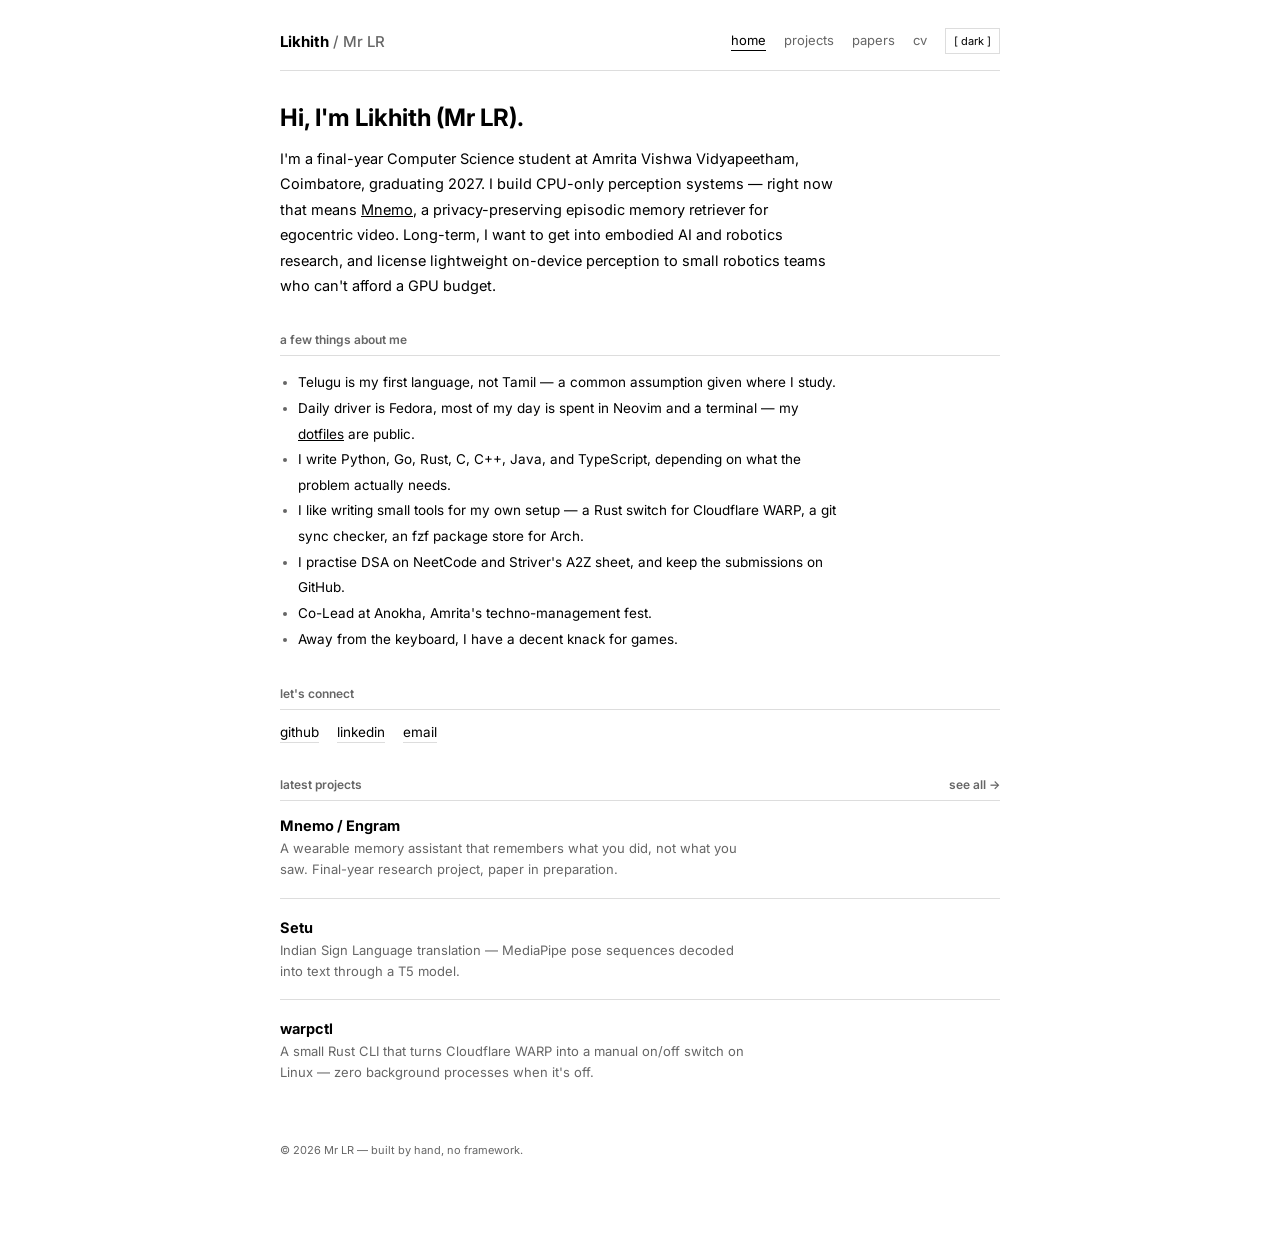
==== index.html @ 2a576160 "feat : rename to Mr LR, black and white theme, GitHub projects - rename Chinna to Mr LR across all p" ====
<!DOCTYPE html>
<html lang="en">
<head>
<meta charset="UTF-8">
<meta name="viewport" content="width=device-width, initial-scale=1.0">
<title>Likhith — Mr LR</title>
<script src="theme.js"></script>
<link rel="preconnect" href="https://fonts.googleapis.com">
<link rel="preconnect" href="https://fonts.gstatic.com" crossorigin>
<link href="https://fonts.googleapis.com/css2?family=Inter:wght@400;500;600;700&display=swap" rel="stylesheet">
<link rel="stylesheet" href="styles.css">
</head>
<body>
<div class="wrap">

  <div class="nav">
    <a class="brand" href="index.html">Likhith <span>/ Mr LR</span></a>
    <div class="links">
      <a href="index.html" class="active">home</a>
      <a href="projects.html">projects</a>
      <a href="papers.html">papers</a>
      <a href="cv.html">cv</a>
      <button class="toggle" id="themeToggle" aria-label="Toggle color theme">[ dark ]</button>
    </div>
  </div>

  <h1 class="hero">Hi, I'm Likhith (Mr LR).</h1>
  <p class="lede">
    I'm a final-year Computer Science student at Amrita Vishwa Vidyapeetham, Coimbatore, graduating 2027.
    I build CPU-only perception systems — right now that means <a href="projects.html#mnemo">Mnemo</a>,
    a privacy-preserving episodic memory retriever for egocentric video.
    Long-term, I want to get into embodied AI and robotics research, and license lightweight on-device
    perception to small robotics teams who can't afford a GPU budget.
  </p>

  <h2 class="section">a few things about me</h2>
  <ul class="facts">
    <li>Telugu is my first language, not Tamil — a common assumption given where I study.</li>
    <li>Daily driver is Fedora, most of my day is spent in Neovim and a terminal — my <a href="https://github.com/MrLR22/dotfiles" target="_blank" rel="noopener">dotfiles</a> are public.</li>
    <li>I write Python, Go, Rust, C, C++, Java, and TypeScript, depending on what the problem actually needs.</li>
    <li>I like writing small tools for my own setup — a Rust switch for Cloudflare WARP, a git sync checker, an fzf package store for Arch.</li>
    <li>I practise DSA on NeetCode and Striver's A2Z sheet, and keep the submissions on GitHub.</li>
    <li>Co-Lead at Anokha, Amrita's techno-management fest.</li>
    <li>Away from the keyboard, I have a decent knack for games.</li>
  </ul>

  <h2 class="section">let's connect</h2>
  <div class="connect">
    <a href="https://github.com/MrLR22" target="_blank" rel="noopener">github</a>
    <a href="https://linkedin.com/in/likhithreddys" target="_blank" rel="noopener">linkedin</a>
    <a href="mailto:slikhithreddy22@gmail.com">email</a>
  </div>

  <h2 class="section">latest projects <a class="see-all" href="projects.html">see all →</a></h2>

  <div class="latest-item">
    <a class="title" href="projects.html#mnemo">Mnemo / Engram</a>
    <p>A wearable memory assistant that remembers what you did, not what you saw. Final-year research project, paper in preparation.</p>
  </div>
  <div class="latest-item">
    <a class="title" href="projects.html#setu">Setu</a>
    <p>Indian Sign Language translation — MediaPipe pose sequences decoded into text through a T5 model.</p>
  </div>
  <div class="latest-item">
    <a class="title" href="projects.html#warpctl">warpctl</a>
    <p>A small Rust CLI that turns Cloudflare WARP into a manual on/off switch on Linux — zero background processes when it's off.</p>
  </div>

  <footer class="site">© 2026 Mr LR — built by hand, no framework.</footer>
</div>

</body>
</html>
---- styles.css ----
:root {
  --bg: #FFFFFF;
  --fg: #000000;
  --muted: #666666;
  --border: #DDDDDD;
  --accent: #000000;
  --accent-fg: #FFFFFF;
  --cell-bg: #FFFFFF;
  --font: Inter, system-ui, -apple-system, "Segoe UI", sans-serif;
}
[data-theme="dark"] {
  --bg: #000000;
  --fg: #FFFFFF;
  --muted: #999999;
  --border: #333333;
  --accent: #FFFFFF;
  --accent-fg: #000000;
  --cell-bg: #000000;
}

* { box-sizing: border-box; }
html, body {
  margin: 0; padding: 0;
  background: var(--bg);
  color: var(--fg);
  font-family: var(--font);
  -webkit-font-smoothing: antialiased;
}
body { transition: background .25s ease, color .25s ease; }
a { color: var(--fg); }

.wrap {
  max-width: 760px;
  margin: 0 auto;
  padding: 28px 20px 80px;
}

/* ---------- nav ---------- */
.nav {
  display: flex;
  justify-content: space-between;
  align-items: center;
  gap: 16px;
  border-bottom: 1px solid var(--border);
  padding-bottom: 16px;
  margin-bottom: 32px;
}
.nav .brand {
  font-weight: 700;
  font-size: 15px;
  text-decoration: none;
  white-space: nowrap;
}
.nav .brand span { color: var(--muted); font-weight: 500; }
.nav .links {
  display: flex;
  gap: 18px;
  align-items: center;
}
.nav .links a {
  text-decoration: none;
  font-size: 13px;
  color: var(--muted);
  padding-bottom: 2px;
}
.nav .links a:hover, .nav .links a.active {
  color: var(--fg);
  border-bottom: 1px solid var(--accent);
}
.toggle {
  border: 1px solid var(--border);
  background: transparent;
  color: var(--fg);
  font-family: var(--font);
  font-size: 11px;
  padding: 5px 8px;
  cursor: pointer;
}
.toggle:hover { background: var(--fg); border-color: var(--fg); color: var(--bg); }
.toggle:focus-visible, a:focus-visible, button:focus-visible { outline: 2px solid var(--accent); outline-offset: 2px; }

/* ---------- prose (skyzh-style airy sections) ---------- */
h1.hero {
  font-size: 24px;
  margin: 0 0 14px;
  font-weight: 700;
}
p.lede {
  font-size: 14.5px;
  line-height: 1.75;
  color: var(--fg);
  max-width: 62ch;
  margin: 0 0 34px;
}
h2.section {
  font-size: 12px;
  color: var(--muted);
  font-weight: 600;
  margin: 0 0 14px;
  padding-bottom: 8px;
  border-bottom: 1px solid var(--border);
}
ul.facts {
  margin: 0 0 34px;
  padding-left: 18px;
  font-size: 13.5px;
  line-height: 1.9;
  max-width: 62ch;
}
ul.facts li::marker { color: var(--muted); }

.connect {
  display: flex;
  gap: 18px;
  flex-wrap: wrap;
  margin-bottom: 34px;
  font-size: 13.5px;
}
.connect a { text-decoration: none; border-bottom: 1px solid var(--border); padding-bottom: 2px; }
.connect a:hover { border-color: var(--fg); }

/* ---------- home: latest list ---------- */
.latest-item {
  margin-bottom: 18px;
  padding-bottom: 18px;
  border-bottom: 1px solid var(--border);
}
.latest-item:not(:has(+ .latest-item)) { border-bottom: none; }
.latest-item a.title {
  font-size: 14.5px;
  font-weight: 700;
  text-decoration: none;
  display: inline-block;
  margin-bottom: 4px;
}
.latest-item a.title:hover { text-decoration: underline; }
.latest-item .lang { font-size: 11px; color: var(--muted); margin-left: 8px; }
.latest-item p {
  margin: 0;
  font-size: 13px;
  color: var(--muted);
  line-height: 1.6;
  max-width: 60ch;
}
.see-all {
  font-size: 12px;
  color: var(--muted);
  text-decoration: none;
  float: right;
}
.see-all:hover { color: var(--fg); }

/* ---------- grid-cell components (projects / cv reuse these) ---------- */
.cellblock {
  border: 1px solid var(--border);
  margin-bottom: 34px;
}
.proj {
  display: grid;
  grid-template-columns: 56px 1fr;
  border-bottom: 1px solid var(--border);
  background: var(--cell-bg);
}
.proj:last-child { border-bottom: none; }
.proj .num {
  border-right: 1px solid var(--border);
  display: flex;
  align-items: flex-start;
  justify-content: center;
  padding-top: 18px;
  color: var(--muted);
  font-size: 13px;
}
.proj .body { padding: 16px 20px; }
.proj .title-row {
  display: flex;
  align-items: baseline;
  gap: 10px;
  flex-wrap: wrap;
  margin-bottom: 6px;
}
.proj .title-row h3 { margin: 0; font-size: 15.5px; font-weight: 700; }
.proj .repo { font-size: 12px; color: var(--muted); margin-right: 12px; text-decoration: none; }
.proj .repo:hover { color: var(--fg); text-decoration: underline; }
.status {
  font-size: 10.5px;
  color: var(--accent-fg);
  background: var(--accent);
  border: 1px solid var(--accent);
  padding: 2px 6px;
  white-space: nowrap;
}
.status.muted { color: var(--muted); background: transparent; border-color: var(--border); }
p.desc {
  margin: 0 0 10px;
  font-size: 13.5px;
  line-height: 1.65;
  max-width: 66ch;
}
.stack { display: flex; flex-wrap: wrap; gap: 6px; font-size: 11px; }
.stack span { border: 1px solid var(--border); color: var(--muted); padding: 3px 7px; }

/* ---------- timeline (cv) ---------- */
.tl-item {
  display: grid;
  grid-template-columns: 130px 1fr;
  gap: 16px;
  padding: 16px 0;
  border-bottom: 1px solid var(--border);
}
.tl-item:last-child { border-bottom: none; }
.tl-item .when { font-size: 12px; color: var(--muted); padding-top: 2px; }
.tl-item .what h3 { margin: 0 0 2px; font-size: 14.5px; }
.tl-item .what .org { font-size: 12.5px; color: var(--muted); margin-bottom: 6px; }
.tl-item .what p { margin: 0; font-size: 13px; line-height: 1.6; max-width: 58ch; }

footer.site {
  font-size: 11px;
  color: var(--muted);
  padding-top: 24px;
  margin-top: 10px;
}

@media (max-width: 600px) {
  .nav {
    display: grid;
    grid-template-columns: 1fr;
    gap: 10px;
    padding-bottom: 14px;
    margin-bottom: 28px;
  }
  .nav .brand {
    display: block;
    width: 100%;
    white-space: nowrap;
  }
  .nav .links {
    display: grid;
    grid-template-columns: repeat(4, max-content) minmax(54px, 1fr);
    gap: 10px;
    width: 100%;
  }
  .nav .links a {
    padding: 7px 0;
    white-space: nowrap;
  }
  .toggle {
    padding: 7px 8px;
    justify-self: end;
    min-width: 54px;
    white-space: nowrap;
  }
  .proj { grid-template-columns: 36px 1fr; }
  .tl-item { grid-template-columns: 1fr; gap: 4px; }
  .see-all { float: none; display: block; margin: -8px 0 12px; }
}

@media (prefers-reduced-motion: reduce) {
  body, .toggle { transition: none; }
}
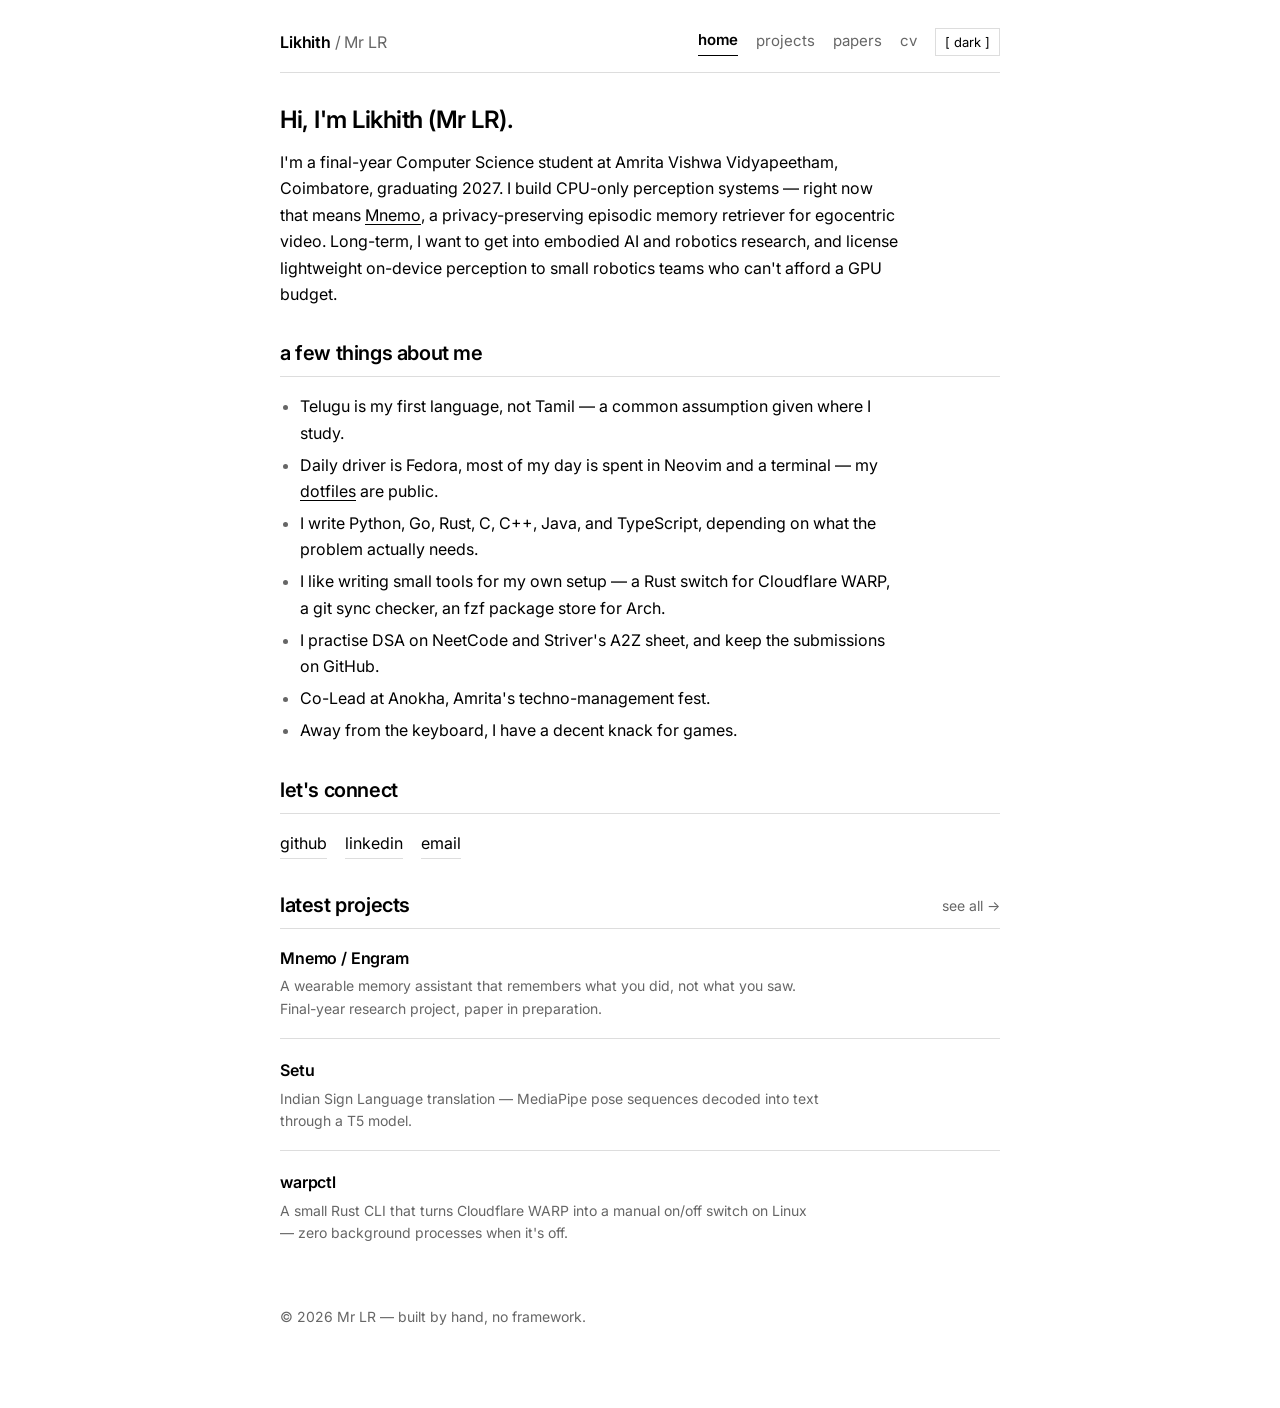
==== commit 1462306d: "style : match skyzh type scale (16px body, 600-weight headings) - body text 16px / 1.65 line-height," ====
--- a/index.html
+++ b/index.html
@@ -7,7 +7,7 @@
 <script src="theme.js"></script>
 <link rel="preconnect" href="https://fonts.googleapis.com">
 <link rel="preconnect" href="https://fonts.gstatic.com" crossorigin>
-<link href="https://fonts.googleapis.com/css2?family=Inter:wght@400;500;600;700&display=swap" rel="stylesheet">
+<link href="https://fonts.googleapis.com/css2?family=Inter:wght@400;500;600&display=swap" rel="stylesheet">
 <link rel="stylesheet" href="styles.css">
 </head>
 <body>
--- a/styles.css
+++ b/styles.css
@@ -24,10 +24,20 @@
   background: var(--bg);
   color: var(--fg);
   font-family: var(--font);
+  font-size: 16px;
+  line-height: 1.65;
+  text-rendering: optimizeLegibility;
   -webkit-font-smoothing: antialiased;
 }
 body { transition: background .25s ease, color .25s ease; }
-a { color: var(--fg); }
+a { color: var(--fg); text-underline-offset: 0.18em; }
+
+/* ---------- headings (skyzh scale: 600 weight, tight tracking) ---------- */
+h1, h2, h3, h4 {
+  line-height: 1.25;
+  letter-spacing: -0.02em;
+  font-weight: 600;
+}
 
 .wrap {
   max-width: 760px;
@@ -46,12 +56,13 @@
   margin-bottom: 32px;
 }
 .nav .brand {
-  font-weight: 700;
-  font-size: 15px;
+  font-weight: 600;
+  font-size: 16px;
+  letter-spacing: -0.01em;
   text-decoration: none;
   white-space: nowrap;
 }
-.nav .brand span { color: var(--muted); font-weight: 500; }
+.nav .brand span { color: var(--muted); font-weight: 400; }
 .nav .links {
   display: flex;
   gap: 18px;
@@ -59,10 +70,11 @@
 }
 .nav .links a {
   text-decoration: none;
-  font-size: 13px;
+  font-size: 15px;
   color: var(--muted);
   padding-bottom: 2px;
 }
+.nav .links a.active { font-weight: 600; }
 .nav .links a:hover, .nav .links a.active {
   color: var(--fg);
   border-bottom: 1px solid var(--accent);
@@ -72,8 +84,8 @@
   background: transparent;
   color: var(--fg);
   font-family: var(--font);
-  font-size: 11px;
-  padding: 5px 8px;
+  font-size: 13px;
+  padding: 5px 9px;
   cursor: pointer;
 }
 .toggle:hover { background: var(--fg); border-color: var(--fg); color: var(--bg); }
@@ -83,30 +95,29 @@
 h1.hero {
   font-size: 24px;
   margin: 0 0 14px;
-  font-weight: 700;
 }
 p.lede {
-  font-size: 14.5px;
-  line-height: 1.75;
+  font-size: 16px;
+  line-height: 1.65;
   color: var(--fg);
   max-width: 62ch;
   margin: 0 0 34px;
 }
 h2.section {
-  font-size: 12px;
-  color: var(--muted);
-  font-weight: 600;
-  margin: 0 0 14px;
-  padding-bottom: 8px;
+  font-size: 20px;
+  color: var(--fg);
+  margin: 0 0 16px;
+  padding-bottom: 10px;
   border-bottom: 1px solid var(--border);
 }
 ul.facts {
   margin: 0 0 34px;
-  padding-left: 18px;
-  font-size: 13.5px;
-  line-height: 1.9;
+  padding-left: 20px;
+  font-size: 16px;
+  line-height: 1.65;
   max-width: 62ch;
 }
+ul.facts li + li { margin-top: 0.35rem; }
 ul.facts li::marker { color: var(--muted); }
 
 .connect {
@@ -114,7 +125,7 @@
   gap: 18px;
   flex-wrap: wrap;
   margin-bottom: 34px;
-  font-size: 13.5px;
+  font-size: 16px;
 }
 .connect a { text-decoration: none; border-bottom: 1px solid var(--border); padding-bottom: 2px; }
 .connect a:hover { border-color: var(--fg); }
@@ -127,23 +138,27 @@
 }
 .latest-item:not(:has(+ .latest-item)) { border-bottom: none; }
 .latest-item a.title {
-  font-size: 14.5px;
-  font-weight: 700;
+  font-size: 16px;
+  font-weight: 600;
+  letter-spacing: -0.01em;
   text-decoration: none;
   display: inline-block;
   margin-bottom: 4px;
 }
 .latest-item a.title:hover { text-decoration: underline; }
-.latest-item .lang { font-size: 11px; color: var(--muted); margin-left: 8px; }
+.latest-item .lang { font-size: 13px; color: var(--muted); margin-left: 8px; }
 .latest-item p {
   margin: 0;
-  font-size: 13px;
+  font-size: 14px;
   color: var(--muted);
   line-height: 1.6;
   max-width: 60ch;
 }
 .see-all {
-  font-size: 12px;
+  font-size: 14px;
+  font-weight: 400;
+  letter-spacing: 0;
+  line-height: 1.8;
   color: var(--muted);
   text-decoration: none;
   float: right;
@@ -169,7 +184,7 @@
   justify-content: center;
   padding-top: 18px;
   color: var(--muted);
-  font-size: 13px;
+  font-size: 14px;
 }
 .proj .body { padding: 16px 20px; }
 .proj .title-row {
@@ -179,11 +194,11 @@
   flex-wrap: wrap;
   margin-bottom: 6px;
 }
-.proj .title-row h3 { margin: 0; font-size: 15.5px; font-weight: 700; }
-.proj .repo { font-size: 12px; color: var(--muted); margin-right: 12px; text-decoration: none; }
+.proj .title-row h3 { margin: 0; font-size: 18px; }
+.proj .repo { font-size: 14px; color: var(--muted); margin-right: 12px; text-decoration: none; }
 .proj .repo:hover { color: var(--fg); text-decoration: underline; }
 .status {
-  font-size: 10.5px;
+  font-size: 12px;
   color: var(--accent-fg);
   background: var(--accent);
   border: 1px solid var(--accent);
@@ -193,11 +208,11 @@
 .status.muted { color: var(--muted); background: transparent; border-color: var(--border); }
 p.desc {
   margin: 0 0 10px;
-  font-size: 13.5px;
+  font-size: 16px;
   line-height: 1.65;
   max-width: 66ch;
 }
-.stack { display: flex; flex-wrap: wrap; gap: 6px; font-size: 11px; }
+.stack { display: flex; flex-wrap: wrap; gap: 6px; font-size: 13px; }
 .stack span { border: 1px solid var(--border); color: var(--muted); padding: 3px 7px; }
 
 /* ---------- timeline (cv) ---------- */
@@ -209,13 +224,13 @@
   border-bottom: 1px solid var(--border);
 }
 .tl-item:last-child { border-bottom: none; }
-.tl-item .when { font-size: 12px; color: var(--muted); padding-top: 2px; }
-.tl-item .what h3 { margin: 0 0 2px; font-size: 14.5px; }
-.tl-item .what .org { font-size: 12.5px; color: var(--muted); margin-bottom: 6px; }
-.tl-item .what p { margin: 0; font-size: 13px; line-height: 1.6; max-width: 58ch; }
+.tl-item .when { font-size: 14px; color: var(--muted); padding-top: 2px; }
+.tl-item .what h3 { margin: 0 0 2px; font-size: 18px; }
+.tl-item .what .org { font-size: 14px; color: var(--muted); margin-bottom: 6px; }
+.tl-item .what p { margin: 0; font-size: 16px; line-height: 1.65; max-width: 58ch; }
 
 footer.site {
-  font-size: 11px;
+  font-size: 14px;
   color: var(--muted);
   padding-top: 24px;
   margin-top: 10px;
